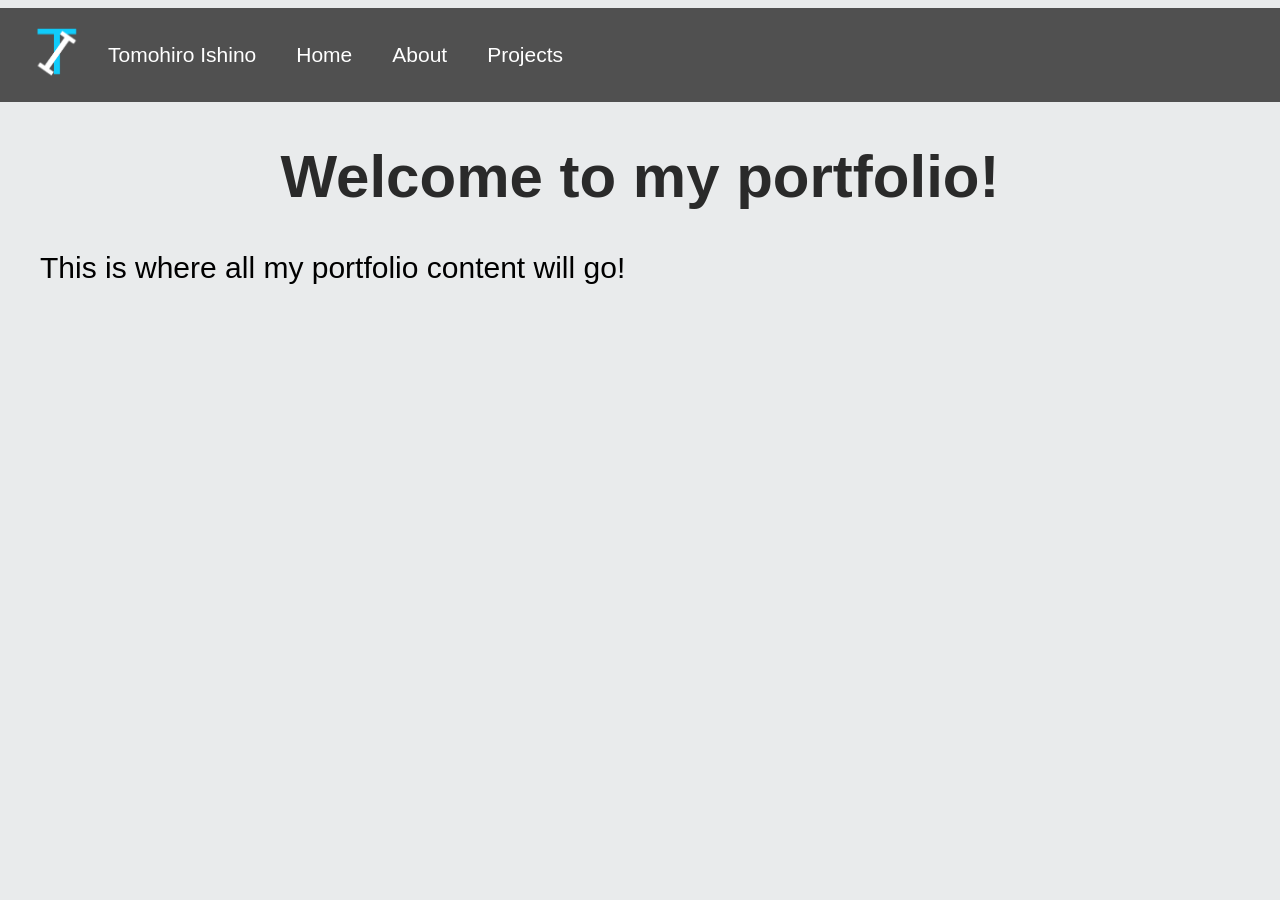
==== index.html @ cf0ebb92 "add icon" ====
<!DOCTYPE html>

<html>
    <head>
        <title>Tomohiro Ishino</title>
        <link rel="stylesheet" href="styles.css">
        <link rel="icon" href="media/images/logo_test.png">
    </head>
    <body>
        <ul>
            <li><img src="media/images/logo_test.png" alt="Logo" width="60px" height="60px"></li>
            <li><p class="nav-bar">Tomohiro Ishino</p></li>
            <li><a class="nav-bar" href="index.html">Home</a></li>
            <li><a class="nav-bar" href="about.html">About</a></li>
            <li><a class="nav-bar" href="projects.html">Projects</a></li>
        </ul>

        <div class="container">
            <h1>Welcome to my portfolio!</h1>
            <p>This is where all my portfolio content will go!</p>
        </div>

        <script src="main.js"></script>
    </body>
</html>
---- styles.css ----
ul {
    list-style-type: none;
    margin: 0;
    padding: 0 24px;
    background-color:rgb(80, 80, 80);
    display: flex;
    align-items: center;
    gap: 8px;
}

.nav-bar {
    display: block;
    color: white;
    text-align: center;
    padding: 14px 16px;
    text-decoration: none;
    font-size: 0.7em;
}

ul li a:hover {
    background-color: rgb(40, 40, 40);
}

.container {
    max-width: 1200px;
    margin: 0 auto;
    padding: 0 24px;
}

body {
    background-color:rgb(233, 235, 236);
    font-size: 30px;
    font-family: Helvetica, Arial, sans-serif;
    margin-left: auto;
    margin-right: auto;
}

h1 {
    color:rgb(42, 42, 42);
    font-size: 60px;
    text-align: center;
}
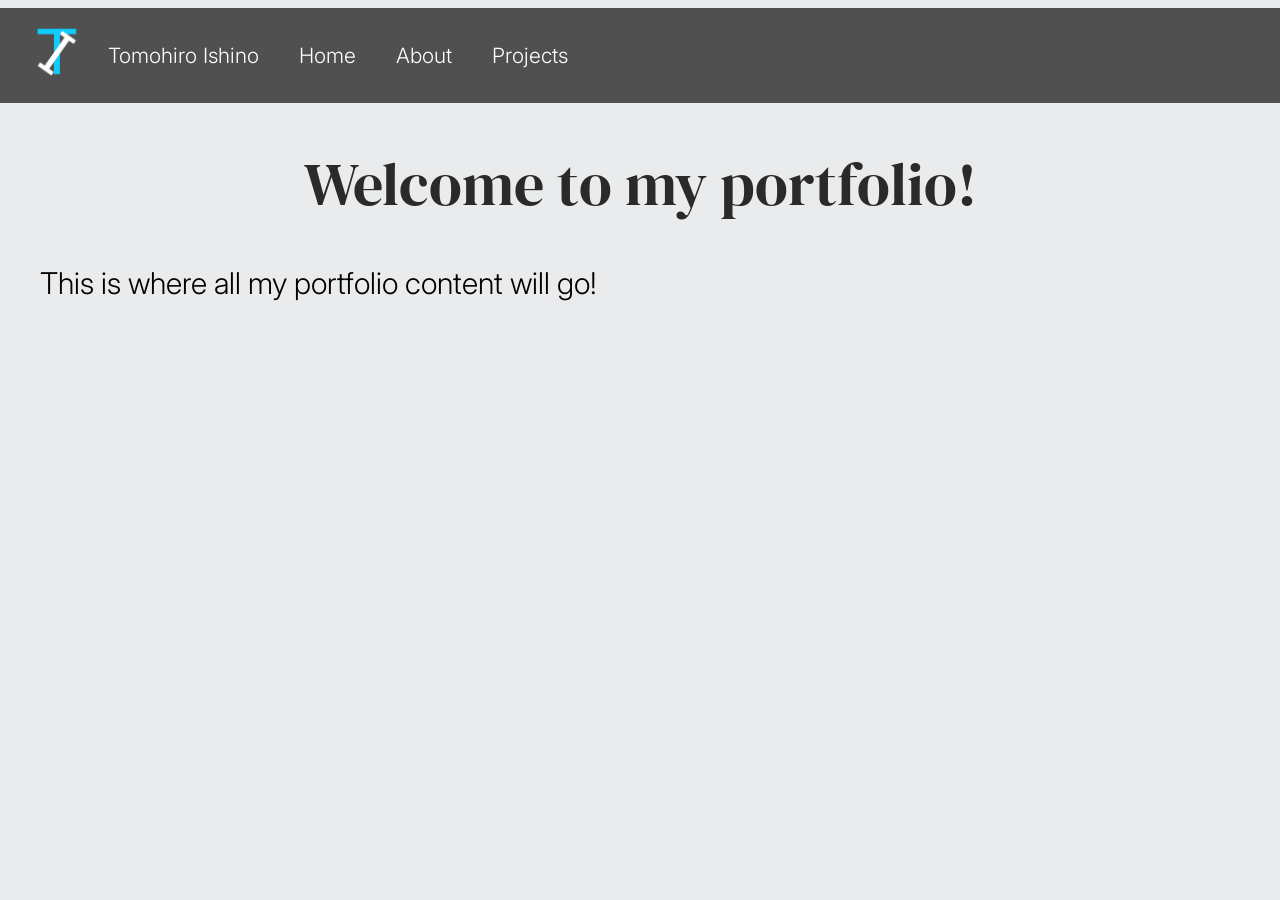
==== commit c8d97190: "orthogonal navbar" ====
--- a/index.html
+++ b/index.html
@@ -5,21 +5,23 @@
         <title>Tomohiro Ishino</title>
         <link rel="stylesheet" href="styles.css">
         <link rel="icon" href="media/images/logo_test.png">
+
+        <link rel="preconnect" href="https://fonts.googleapis.com">
+        <link rel="preconnect" href="https://fonts.gstatic.com" crossorigin>
+        <link href="https://fonts.googleapis.com/css2?family=Inter:ital,opsz,wght@0,14..32,100..900;1,14..32,100..900&display=swap" rel="stylesheet">
+        <link href="https://fonts.googleapis.com/css2?family=DM+Serif+Display:ital@0;1&display=swap" rel="stylesheet">
     </head>
     <body>
-        <ul>
-            <li><img src="media/images/logo_test.png" alt="Logo" width="60px" height="60px"></li>
-            <li><p class="nav-bar">Tomohiro Ishino</p></li>
-            <li><a class="nav-bar" href="index.html">Home</a></li>
-            <li><a class="nav-bar" href="about.html">About</a></li>
-            <li><a class="nav-bar" href="projects.html">Projects</a></li>
-        </ul>
+        <div id="navbar"></div>
+        <script src="components.js"></script>
 
-        <div class="container">
-            <h1>Welcome to my portfolio!</h1>
-            <p>This is where all my portfolio content will go!</p>
-        </div>
-
+        <main>
+            <div class="container">
+                <h1>Welcome to my portfolio!</h1>
+                <p>This is where all my portfolio content will go!</p>
+            </div>
+        </main>
+        
         <script src="main.js"></script>
     </body>
 </html>
--- a/styles.css
+++ b/styles.css
@@ -27,16 +27,22 @@
     padding: 0 24px;
 }
 
+h1, h2, h3 {
+    color:rgb(42, 42, 42);
+    text-align: center;
+    font-family: "DM Serif Display", serif;
+    font-weight: 400;
+    font-style: normal;
+}
+
 body {
     background-color:rgb(233, 235, 236);
     font-size: 30px;
-    font-family: Helvetica, Arial, sans-serif;
     margin-left: auto;
     margin-right: auto;
-}
 
-h1 {
-    color:rgb(42, 42, 42);
-    font-size: 60px;
-    text-align: center;
+    font-family: "Inter", sans-serif;
+    font-optical-sizing: auto;
+    font-weight: 300;
+    font-style: normal;
 }
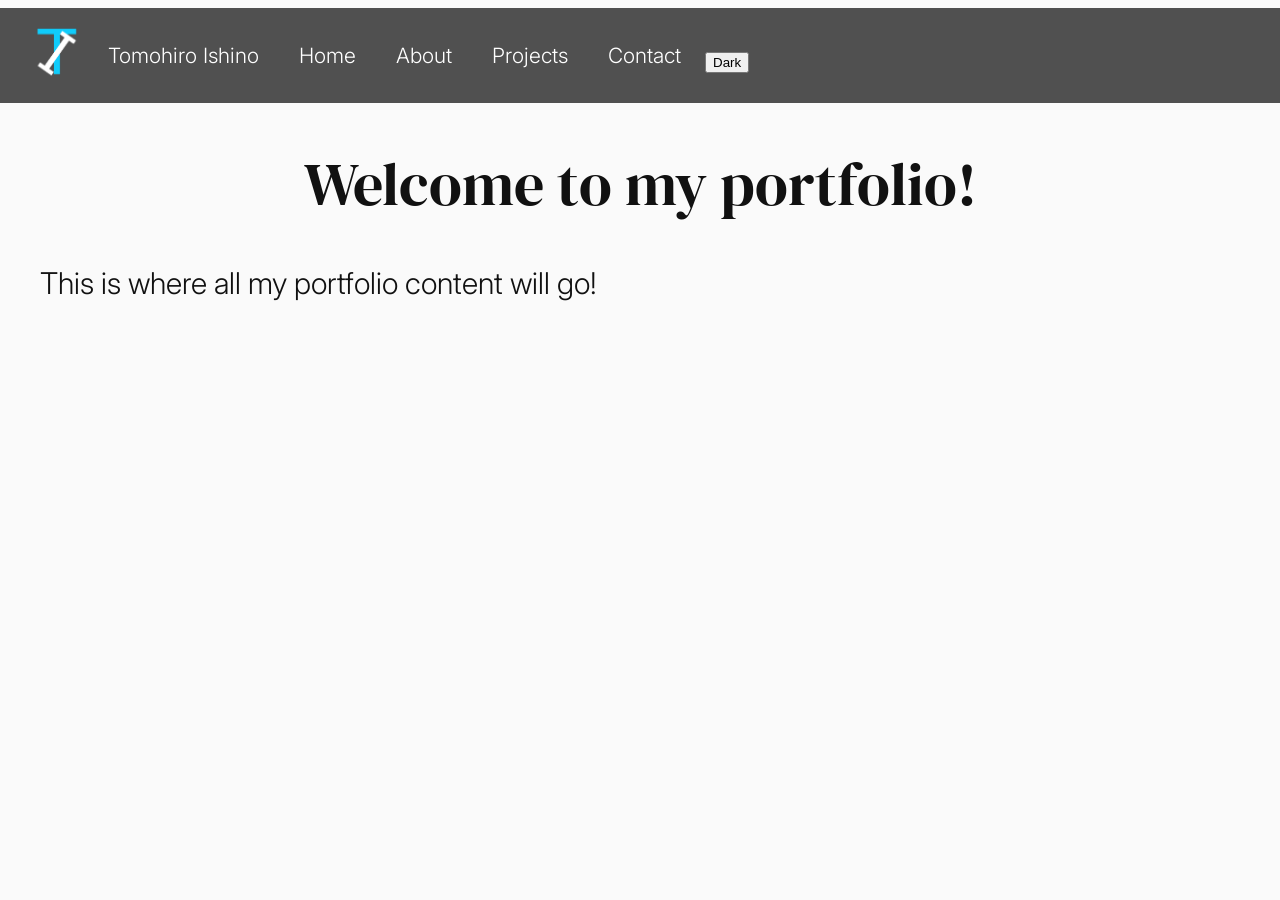
==== commit bdb930b3: "Smooth theme transitions" ====
--- a/index.html
+++ b/index.html
@@ -10,6 +10,13 @@
         <link rel="preconnect" href="https://fonts.gstatic.com" crossorigin>
         <link href="https://fonts.googleapis.com/css2?family=Inter:ital,opsz,wght@0,14..32,100..900;1,14..32,100..900&display=swap" rel="stylesheet">
         <link href="https://fonts.googleapis.com/css2?family=DM+Serif+Display:ital@0;1&display=swap" rel="stylesheet">
+
+        <script>
+            if (localStorage.getItem('theme') === 'dark') {
+            document.documentElement.classList.add('dark');
+            }
+        </script>
+
     </head>
     <body>
         <div id="navbar"></div>
--- a/styles.css
+++ b/styles.css
@@ -1,10 +1,22 @@
+:root {
+    --bg: #fafafa;
+    --text: #111111;
+    --accent: #0099cc;
+}
+
+:root.dark {
+    --bg: #111111;
+    --text: #f0f0f0;
+    --accent: #33ccee;
+}
+
 ul {
     list-style-type: none;
     margin: 0;
     padding: 0 24px;
     background-color:rgb(80, 80, 80);
     display: flex;
-    align-items: center;
+    align-items: center; 
     gap: 8px;
 }
 
@@ -28,7 +40,8 @@
 }
 
 h1, h2, h3 {
-    color:rgb(42, 42, 42);
+    color: var(--text);
+    transition: color 0.3s ease;
     text-align: center;
     font-family: "DM Serif Display", serif;
     font-weight: 400;
@@ -36,7 +49,9 @@
 }
 
 body {
-    background-color:rgb(233, 235, 236);
+    background-color: var(--bg);
+    color: var(--text);
+    transition: background 0.3s ease, color 0.3s ease;
     font-size: 30px;
     margin-left: auto;
     margin-right: auto;
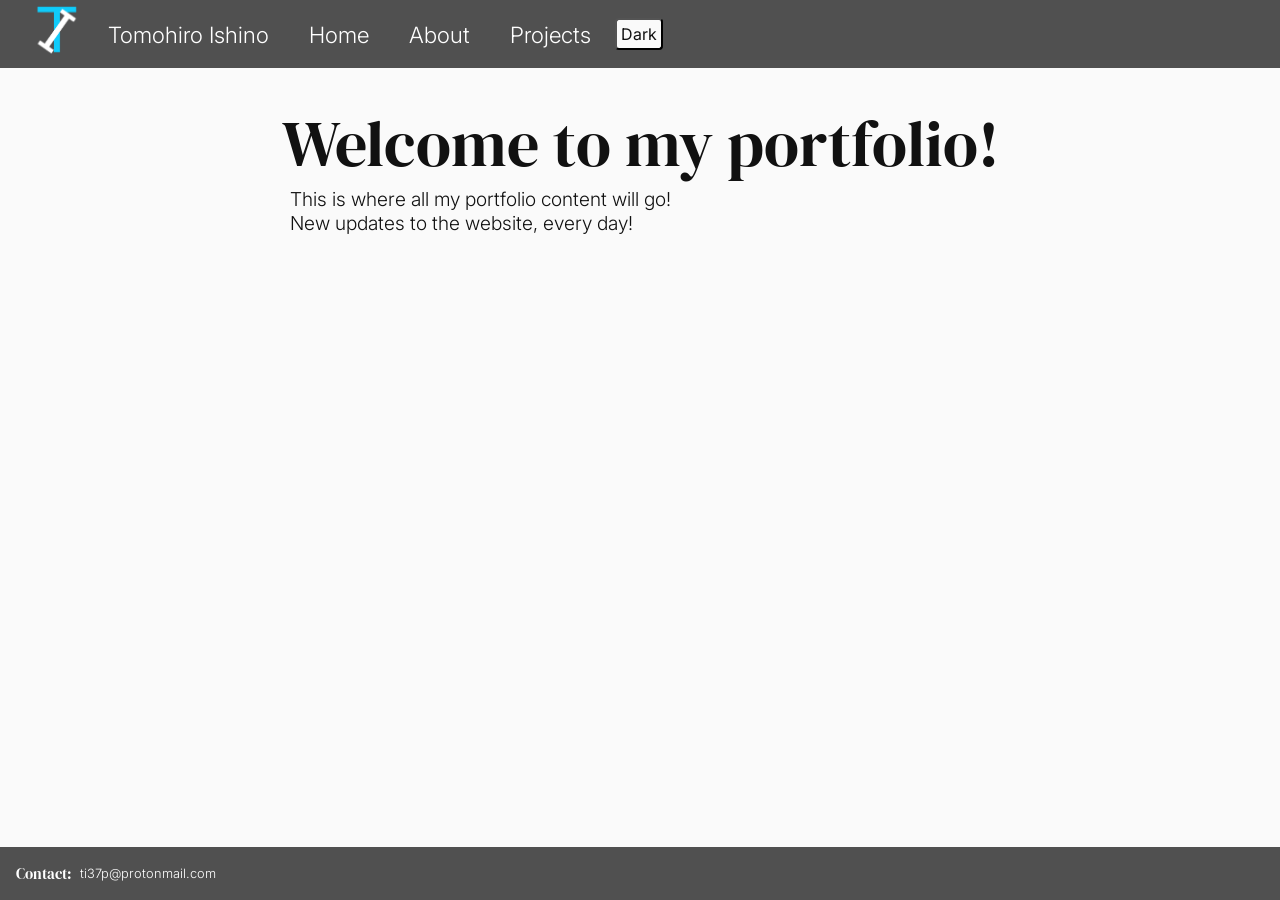
==== commit 62f9b606: "Footer and project cards" ====
--- a/index.html
+++ b/index.html
@@ -20,15 +20,18 @@
     </head>
     <body>
         <div id="navbar"></div>
-        <script src="components.js"></script>
 
         <main>
             <div class="container">
-                <h1>Welcome to my portfolio!</h1>
-                <p>This is where all my portfolio content will go!</p>
+                <h1 class="fade">Welcome to my portfolio!</h1>
+                <p class="fade">This is where all my portfolio content will go!</p>
+                <p class="fade">New updates to the website, every day!</p>
             </div>
         </main>
+
+        <div id="footer"></div>
         
+        <script src="components.js"></script>
         <script src="main.js"></script>
     </body>
 </html>
--- a/styles.css
+++ b/styles.css
@@ -1,18 +1,43 @@
+/* ------Website base colour------ */
 :root {
     --bg: #fafafa;
+    --bgdark: #e7e7e7;
     --text: #111111;
     --accent: #0099cc;
+    --shadow: rgba(0, 0, 0, 0.2);
 }
 
 :root.dark {
-    --bg: #111111;
+    --bg: #222222;
+    --bgdark: #333333;
     --text: #f0f0f0;
     --accent: #33ccee;
+    --shadow: rgba(0, 0, 0, 0.7);
 }
 
+/* ------Reset styles------ */
+* {
+    margin: 0;
+    padding: 0;
+    box-sizing: border-box;
+}
+
+/* ------Fade in text------ */
+@keyframes fadeIn {
+    from {
+        opacity: 0;
+        transform: translateY(20px);
+    }
+    to {
+        opacity: 1;
+        transform: translateY(0px);
+    }
+}
+
+/* ------Navigation bar------ */
 ul {
     list-style-type: none;
-    margin: 0;
+    margin: 0 0 32px 0;
     padding: 0 24px;
     background-color:rgb(80, 80, 80);
     display: flex;
@@ -24,21 +49,43 @@
     display: block;
     color: white;
     text-align: center;
-    padding: 14px 16px;
+    padding: 16px 16px;
     text-decoration: none;
     font-size: 0.7em;
+    border-radius: 4px;
 }
 
 ul li a:hover {
     background-color: rgb(40, 40, 40);
+    transition: background-color 0.3s ease;
 }
 
-.container {
-    max-width: 1200px;
-    margin: 0 auto;
-    padding: 0 24px;
+#theme-toggle {
+    padding: 4px;
+    border-radius: 4px;
+    background-color: var(--bg);
+    color: var(--text);
+    font-family: "Inter", sans-serif;
+    font-size: 0.5em;
 }
 
+/* ------Footer------ */
+.footer-box {
+    display: flex;
+    align-items: center;
+    gap: 8px;
+    background-color: rgb(80, 80, 80);
+    margin-top: 50px;
+    padding: 16px 16px;
+    font-size: 0.8rem;
+}
+
+.footer-text {
+    color: white;
+    text-decoration: none;
+}
+
+/* ------Text and font------ */
 h1, h2, h3 {
     color: var(--text);
     transition: color 0.3s ease;
@@ -48,11 +95,22 @@
     font-style: normal;
 }
 
+p {
+    font-size: 1.2rem;
+    max-width: 700px;
+    margin: 0 auto;
+}
+
+p + p {
+    margin-bottom: 20px;
+}
+
+/* ------Main styles------ */
 body {
     background-color: var(--bg);
     color: var(--text);
     transition: background 0.3s ease, color 0.3s ease;
-    font-size: 30px;
+    font-size: 32px;
     margin-left: auto;
     margin-right: auto;
 
@@ -60,4 +118,65 @@
     font-optical-sizing: auto;
     font-weight: 300;
     font-style: normal;
+
+    display: flex;
+    flex-direction: column;
+    min-height: 100vh;
+}
+
+main {
+    flex: 1;
+}
+
+.container {
+    max-width: 1200px;
+    margin: 0 auto;
+    padding: 0 24px;
+}
+
+.about-quote {
+    font-size: 2rem;
+    font-family: "DM Serif Display", serif;
+    line-height: 1.4;
+    margin-bottom: 2rem;
+}
+
+.fade {
+    animation: fadeIn 0.8s ease forwards;
+}
+
+/* ------Projects------ */
+.project-space {
+    display: grid;
+    grid-template-columns: 1fr 1fr;
+    gap: 24px;
+    max-width: 700px;
+    margin: 0 auto;
+    padding: 2rem;
+}
+
+.project-card {
+    display: flex;
+    flex-direction: column;
+    background-color: var(--bgdark);
+    border-radius: 8px;
+    text-decoration: none;
+    color: var(--text);
+    transition: transform 0.2s ease, box-shadow 0.2s ease;
+}
+
+.project-card:hover {
+    transform: translateY(-4px);
+    box-shadow: 0 8px 24px var(--shadow);
+}
+
+.card-image {
+    width: 100%;
+    height: 200px;
+    object-fit: cover;
+    border-radius: 8px 8px 0 0;
+}
+
+.card-content {
+    padding: 16px;
 }
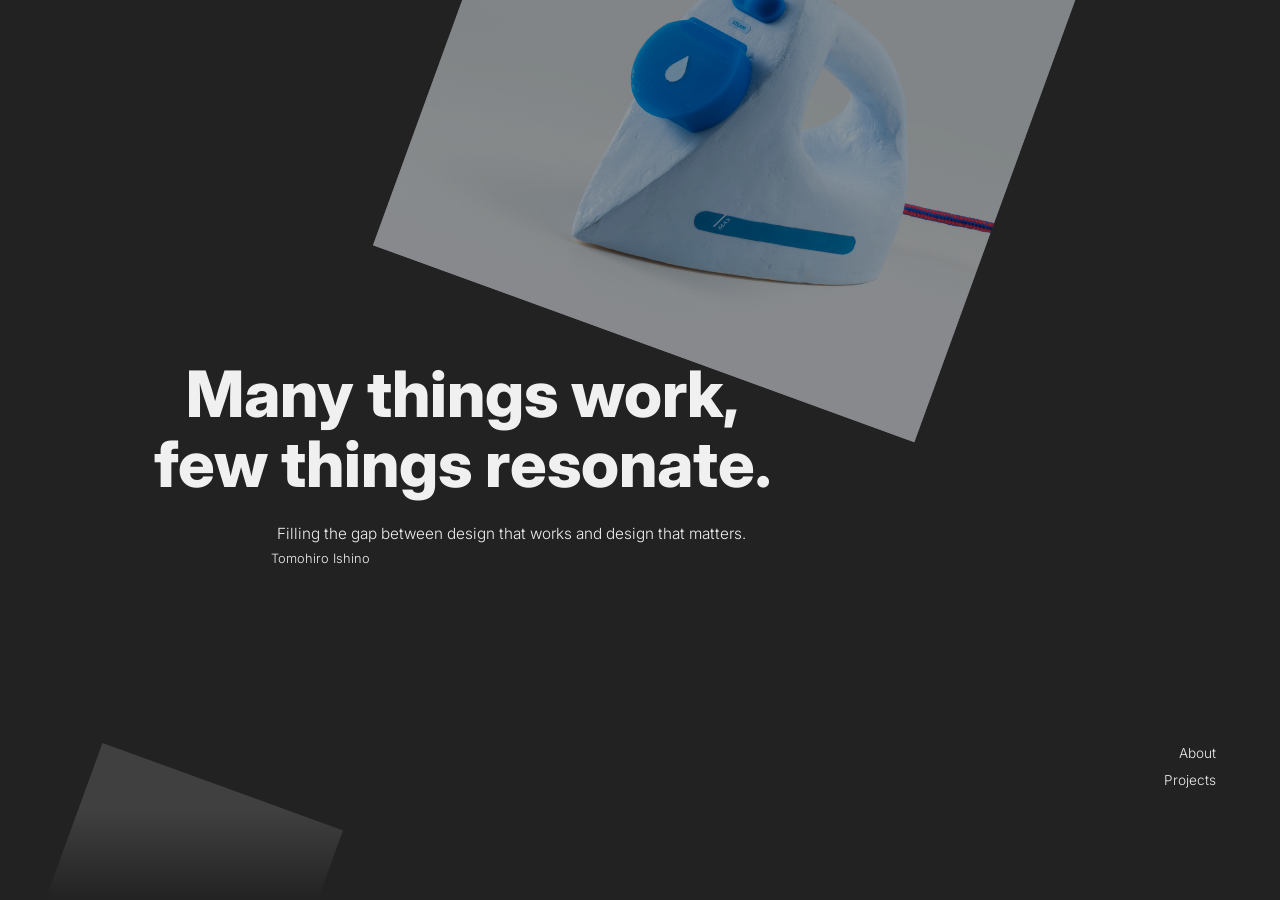
==== commit 339857c4: "hero layout change" ====
--- a/index.html
+++ b/index.html
@@ -13,23 +13,27 @@
 
         <script>
             if (localStorage.getItem('theme') === 'dark') {
-            document.documentElement.classList.add('dark');
+                document.documentElement.classList.add('dark');
             }
         </script>
 
     </head>
     <body>
-        <div id="navbar"></div>
-
         <main>
-            <div class="container">
-                <h1 class="fade">Welcome to my portfolio!</h1>
-                <p class="fade">This is where all my portfolio content will go!</p>
-                <p class="fade">New updates to the website, every day!</p>
-            </div>
+            <section class="hero">
+                <div class="image-block-top"><img src="media/images/hero.jpg" alt="Steam iron image"></div>
+                <div class="image-block-bottom"></div>
+                <div class="hero-text">
+                    <h1 class="hero-headline">Many things work,<br>few things resonate.</h1>
+                    <p class="hero-subtext">Filling the gap between design that works and design that matters.</p>
+                    <p class="hero-name">Tomohiro Ishino</p>
+                </div>
+                <div class="navigation">
+                    <a class="nav-element" href="about.html">About</a>
+                    <a class="nav-element" href="projects/index.html">Projects</a>
+                </div>
+            </section>
         </main>
-
-        <div id="footer"></div>
         
         <script src="components.js"></script>
         <script src="main.js"></script>
--- a/styles.css
+++ b/styles.css
@@ -1,13 +1,6 @@
+/* ######################################################## */
 /* ------Website base colour------ */
 :root {
-    --bg: #fafafa;
-    --bgdark: #e7e7e7;
-    --text: #111111;
-    --accent: #0099cc;
-    --shadow: rgba(0, 0, 0, 0.2);
-}
-
-:root.dark {
     --bg: #222222;
     --bgdark: #333333;
     --text: #f0f0f0;
@@ -34,57 +27,6 @@
     }
 }
 
-/* ------Navigation bar------ */
-ul {
-    list-style-type: none;
-    margin: 0 0 32px 0;
-    padding: 0 24px;
-    background-color:rgb(80, 80, 80);
-    display: flex;
-    align-items: center; 
-    gap: 8px;
-}
-
-.nav-bar {
-    display: block;
-    color: white;
-    text-align: center;
-    padding: 16px 16px;
-    text-decoration: none;
-    font-size: 0.7em;
-    border-radius: 4px;
-}
-
-ul li a:hover {
-    background-color: rgb(40, 40, 40);
-    transition: background-color 0.3s ease;
-}
-
-#theme-toggle {
-    padding: 4px;
-    border-radius: 4px;
-    background-color: var(--bg);
-    color: var(--text);
-    font-family: "Inter", sans-serif;
-    font-size: 0.5em;
-}
-
-/* ------Footer------ */
-.footer-box {
-    display: flex;
-    align-items: center;
-    gap: 8px;
-    background-color: rgb(80, 80, 80);
-    margin-top: 50px;
-    padding: 16px 16px;
-    font-size: 0.8rem;
-}
-
-.footer-text {
-    color: white;
-    text-decoration: none;
-}
-
 /* ------Text and font------ */
 h1, h2, h3 {
     color: var(--text);
@@ -97,7 +39,7 @@
 
 p {
     font-size: 1.2rem;
-    max-width: 700px;
+    max-width: 80%;
     margin: 0 auto;
 }
 
@@ -105,6 +47,7 @@
     margin-bottom: 20px;
 }
 
+/* ######################################################## */
 /* ------Main styles------ */
 body {
     background-color: var(--bg);
@@ -128,6 +71,125 @@
     flex: 1;
 }
 
+/* ------Hero------ */
+.hero {
+    position: relative;
+    width: 100%;
+    height: 100vh;
+    overflow: hidden;
+    background-color: var(--bg);
+}
+
+.hero::after {
+    content: '';
+    position: absolute;
+    bottom: 0;
+    left: 0;
+    width: 100%;
+    height: 10%;
+    background: linear-gradient(
+        to bottom,
+        transparent,
+        var(--bg)
+    );
+}
+
+.image-block-top {
+    position: absolute;
+    top: -20%;
+    right: 20%;
+    width: 45%;
+    height: 60%;
+    background-color: #3a3a3a;
+    transform: rotate(20deg);
+    transform-origin: center;
+}
+
+.image-block-top img {
+    width: 100%;
+    height: 100%;
+    object-fit: cover;
+}
+
+.image-block-top::after {
+  content: '';
+  position: absolute;
+  inset: 0;
+  background: rgba(0, 0, 0, .4);
+}
+
+.image-block-bottom {
+    position: absolute;
+    bottom: -15%;
+    left: 4%;
+    width: 20%;
+    aspect-ratio: 1;
+    background-color: #404040;
+    transform: rotate(20deg);
+    transform-origin: center;
+}
+
+.hero-text {
+    position: absolute;
+    left: 12%;
+    top: 50%;
+    transform: translateY(-40%);
+    max-width: 55%;
+}
+
+.hero-headline {
+    font-family: 'Inter', sans-serif;
+    font-weight: 800;
+    font-size: clamp(2.5rem, 5vw, 4.5rem);
+    color: var(--text);
+    line-height: 1.1;
+    margin: 0 0 1.5rem 0;
+}
+
+.hero-subtext {
+    font-size: clamp(0.85rem, 1.2vw, 1rem);
+    font-weight: 300;
+    color: var(--text);
+    margin: 0 0 0.5rem 20%;
+}
+
+.hero-name {
+    font-size: clamp(0.75rem, 1vw, 0.875rem);
+    font-weight: 300;
+    color: var(--text);
+    margin-left: 19%;
+}
+
+.navigation {
+    position: absolute;
+    right: 5%;
+    bottom: 10%;
+    transform: translateY(-40%);
+    max-width: 55%;
+    text-align: right;
+    display: flex;
+    flex-direction: column;
+    align-items: flex-end;
+    gap: 0.5rem;
+}
+
+.nav-element {
+    display: block;
+    font-size: 0.85rem;
+    font-weight: 300;
+    color: var(--text);
+    margin: 0 0 0.2rem 0;
+    text-decoration: none;
+    transition: transform 0.2s ease, color 0.2s ease;
+}
+
+.nav-element:hover {
+    transform: translateY(-2px);
+    color: var(--accent);
+}
+
+/* ----------------------- */
+
 .container {
     max-width: 1200px;
     margin: 0 auto;
@@ -135,9 +197,9 @@
 }
 
 .about-quote {
-    font-size: 2rem;
+    font-size: 2.5rem;
     font-family: "DM Serif Display", serif;
-    line-height: 1.4;
+    line-height: 1.5;
     margin-bottom: 2rem;
 }
 
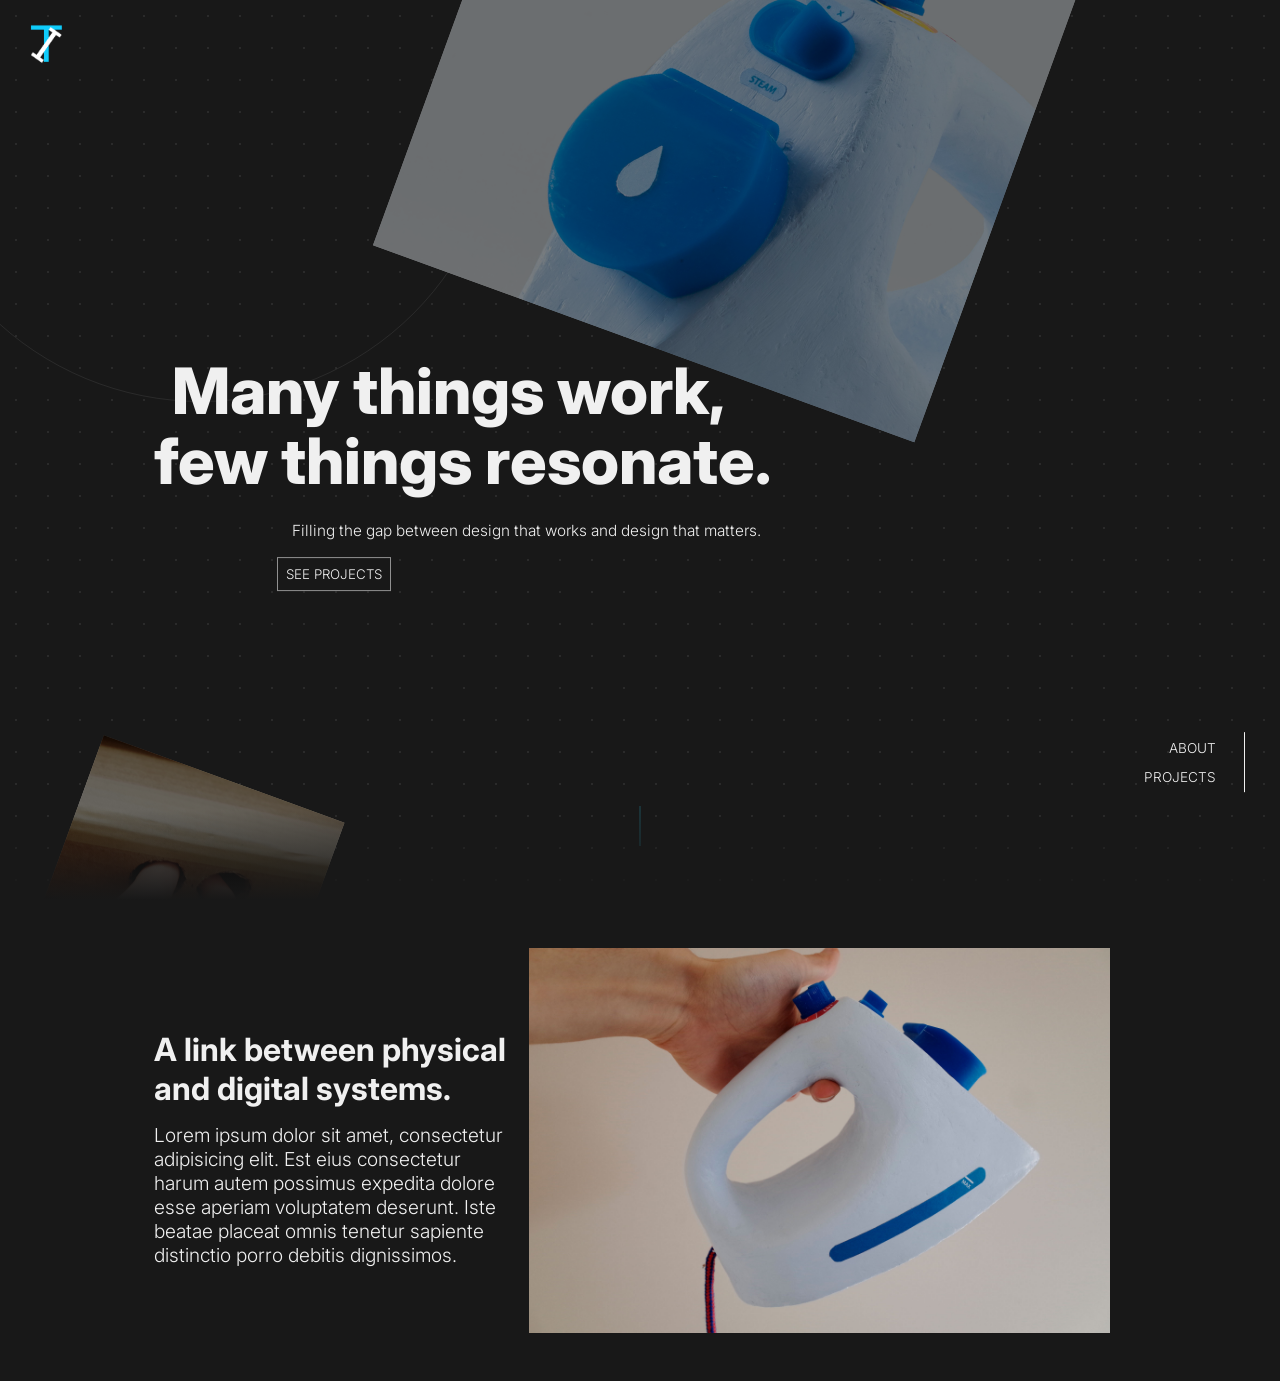
==== commit bf3c29df: "CSS organisation, projects update" ====
--- a/index.html
+++ b/index.html
@@ -3,7 +3,8 @@
 <html>
     <head>
         <title>Tomohiro Ishino</title>
-        <link rel="stylesheet" href="styles.css">
+        <link rel="stylesheet" href="/css/main.css">
+        <link rel="stylesheet" href="/css/pages/home.css">
         <link rel="icon" href="media/images/logo_test.png">
 
         <link rel="preconnect" href="https://fonts.googleapis.com">
@@ -21,17 +22,31 @@
     <body>
         <main>
             <section class="hero">
-                <div class="image-block-top"><img src="media/images/hero.jpg" alt="Steam iron image"></div>
-                <div class="image-block-bottom"></div>
+                <img src="media/images/logo_test.png" alt="Logo" class="hero-logo">
+                <div class="image-block-top"><img src="media/images/hero_compressed.jpg" alt="Steam iron image"></div>
+                <div class="image-block-bottom"><img src="media/images/heat_proof_stand_compressed.jpg" alt="Another iron"></div>
                 <div class="hero-text">
                     <h1 class="hero-headline">Many things work,<br>few things resonate.</h1>
                     <p class="hero-subtext">Filling the gap between design that works and design that matters.</p>
-                    <p class="hero-name">Tomohiro Ishino</p>
+                    <a href="projects/index.html"><button class="hero-cta">SEE PROJECTS</button></a>
                 </div>
                 <div class="navigation">
-                    <a class="nav-element" href="about.html">About</a>
-                    <a class="nav-element" href="projects/index.html">Projects</a>
+                    <a class="nav-element" href="about.html">ABOUT</a>
+                    <a class="nav-element" href="projects/index.html">PROJECTS</a>
+                    <span></span>
                 </div>
+                <div class="scroll-hint">
+                    <span></span> 
+                </div>
+            </section>
+            
+            <section class="sub-hero">
+                <div class="sub-hero-box">
+                    <h1 class="content-section-header">A link between physical and digital systems.</h1>
+                    <p>Lorem ipsum dolor sit amet, consectetur adipisicing elit. Est eius consectetur harum autem possimus expedita dolore esse aperiam voluptatem deserunt. Iste beatae placeat omnis tenetur sapiente distinctio porro debitis dignissimos.</p>
+                </div>
+                <div class="sub-hero-img"><img src="media/images/iron_compressed.jpg" alt="some iron" width="50%" height="100%"></div>
+                <br><br>
             </section>
         </main>
         
--- a/css/main.css
+++ b/css/main.css
@@ -0,0 +1,88 @@
+/* ######################################################## */
+/*                       IMPORTS                            */
+/* ######################################################## */
+
+@import url('reset.css');
+@import url('variables.css');
+@import url('base.css');
+@import url('sections.css');
+
+/* ######################################################## */
+/*                       INITIAL                            */
+/* ######################################################## */
+
+/* @view-transition {
+  navigation: auto;
+} */
+
+@keyframes fadeIn {
+    from {
+        opacity: 0;
+        transform: translateY(20px);
+    }
+    to {
+        opacity: 1;
+        transform: translateY(0px);
+    }
+}
+
+/* ######################################################## */
+/*                         MAIN                             */
+/* ######################################################## */
+
+body {
+    background-color: var(--bg);
+    color: var(--text);
+    transition: background 0.3s ease, color 0.3s ease;
+    font-size: 32px;
+    margin-left: auto;
+    margin-right: auto;
+
+    font-family: "Inter", sans-serif;
+    font-optical-sizing: auto;
+    font-weight: 300;
+    font-style: normal;
+
+    display: flex;
+    flex-direction: column;
+    min-height: 100vh;
+}
+
+main {
+    flex: 1;
+}
+
+.container {
+    max-width: 1200px;
+    margin: 0 auto;
+    padding: 0 24px;
+}
+
+.fade {
+    animation: fadeIn 0.8s ease forwards;
+}
+
+/* ---------Sub Hero--------- */
+.sub-hero {
+    display: flex;
+    margin: 15px auto;
+    align-items: center;
+    gap: 16px;
+    padding: 3rem 12%;
+    max-width: 1400px;
+    margin: 0 auto;
+}
+
+.sub-hero-box {
+    flex: 1;
+}
+
+.sub-hero-img {
+    flex: 1.618;
+}
+
+.sub-hero-img img {
+    width: 100%;
+    height: auto;
+    display: block;
+}
--- a/css/pages/home.css
+++ b/css/pages/home.css
@@ -0,0 +1,219 @@
+/* ------Home page hero------ */
+
+/* ################################################## */
+.hero {
+    position: relative;
+    width: 100%;
+    height: 100vh;
+    overflow: hidden;
+    background-color: var(--bg);
+
+    background-image: radial-gradient(
+        circle,
+        rgba(255,255,255,0.08) 1px,
+        transparent 1px
+    );
+    background-size: 32px 32px;
+}
+
+.hero::before {
+  content: '';
+  position: absolute;
+  width: 600px;
+  height: 600px;
+  border-radius: 50%;
+  border: 1px solid rgba(255,255,255,0.08);
+  top: -200px;
+  left: -100px;
+  pointer-events: none;
+}
+
+.hero::after {
+    content: '';
+    position: absolute;
+    bottom: 0;
+    left: 0;
+    width: 100%;
+    height: 10%;
+    background: linear-gradient(
+        to bottom,
+        transparent,
+        var(--bg)
+    );
+}
+
+.hero-logo {
+    position: absolute;
+    top: 20px;
+    left: 20px;
+    width: 48px;
+    height: 48px;
+}
+
+.hero-logo::after {
+  content: '';
+  position: absolute;
+  inset: 0;
+  background: rgba(0, 0, 0, .8);
+}
+
+.image-block-top {
+    position: absolute;
+    top: -20%;
+    right: 20%;
+    width: 45%;
+    height: 60%;
+    background-color: #3a3a3a;
+    transform: rotate(20deg);
+    transform-origin: center;
+}
+
+.image-block-top img {
+    width: 100%;
+    height: 100%;
+    object-fit: cover;
+}
+
+.image-block-top::after {
+  content: '';
+  position: absolute;
+  inset: 0;
+  background: rgba(0, 0, 0, .5);
+}
+
+.image-block-bottom {
+    position: absolute;
+    bottom: -15%;
+    left: 4%;
+    width: 20%;
+    aspect-ratio: 1;
+    background-color: #404040;
+    transform: rotate(20deg);
+    transform-origin: center;
+}
+
+.image-block-bottom img {
+    width: 100%;
+    height: 100%;
+    object-fit: cover;
+}
+
+.image-block-bottom::after {
+  content: '';
+  position: absolute;
+  inset: 0;
+  background: rgba(0, 0, 0, .5);
+}
+
+/* ################################################## */
+
+.hero-text {
+    position: absolute;
+    left: 12%;
+    top: 50%;
+    transform: translateY(-40%);
+    max-width: 55%;
+    text-indent: 3%;
+}
+
+.hero-headline {
+    font-family: 'Inter', sans-serif;
+    font-weight: 800;
+    font-size: clamp(2.5rem, 5vw, 4.5rem);
+    color: var(--text);
+    line-height: 1.1;
+    margin: 0 0 1.5rem 0;
+}
+
+.hero-subtext {
+    font-size: clamp(0.85rem, 1.2vw, 1rem);
+    font-weight: 300;
+    color: var(--text);
+    margin: 0 0 0.5rem 20%;
+}
+
+.hero-cta {
+    padding: 0.5rem;
+    border-radius: 0;
+    border: 1px solid var(--light-text);
+    color: var(--text);
+    font-family: 'Inter', sans-serif;
+    font-weight: 300;
+    background-color: var(--bg);
+    transition: transform 0.15s ease, color 0.15s ease;
+    margin: 0 0 0 20%;
+}
+
+.hero-cta:hover {
+    color: var(--accent);
+    transform: translateY(-2px);
+}
+
+/* ################################################## */
+
+.navigation {
+    position: absolute;
+    right: 5%;
+    bottom: 10%;
+    transform: translateY(-40%);
+    max-width: 55%;
+    text-align: right;
+    display: flex;
+    flex-direction: column;
+    align-items: flex-end;
+    gap: 0.5rem;
+}
+
+.nav-element {
+    display: block;
+    font-size: 0.85rem;
+    font-weight: 300;
+    color: var(--text);
+    margin: 0 0 0.3rem 0;
+    text-decoration: none;
+    transition: transform 0.2s ease, color 0.2s ease;
+}
+
+.nav-element:hover {
+    transform: translateY(-2px);
+    color: var(--accent);
+}
+
+.navigation span {
+  display: block;
+  position: absolute;
+  right: -40%;
+  bottom: -5%;
+  width: 1px;
+  height: 60px;
+  background: var(--text);
+}
+
+/* ################################################## */
+
+.scroll-hint {
+    position: absolute;
+    bottom: 6%;
+    left: 50%;
+    transform: translateX(-50%);
+    display: flex;
+    flex-direction: column;
+    align-items:center;
+    gap: 6px;
+    opacity: 0.3;
+}
+
+.scroll-hint span {
+  display: block;
+  width: 1px;
+  height: 40px;
+  background: var(--accent);
+  animation: scrollLine 2s ease-in-out infinite;
+}
+
+@keyframes scrollLine {
+  0% { transform: scaleY(0); transform-origin: top; }
+  50% { transform: scaleY(1); transform-origin: top; }
+  51% { transform: scaleY(1); transform-origin: bottom; }
+  100% { transform: scaleY(0); transform-origin: bottom; }
+}
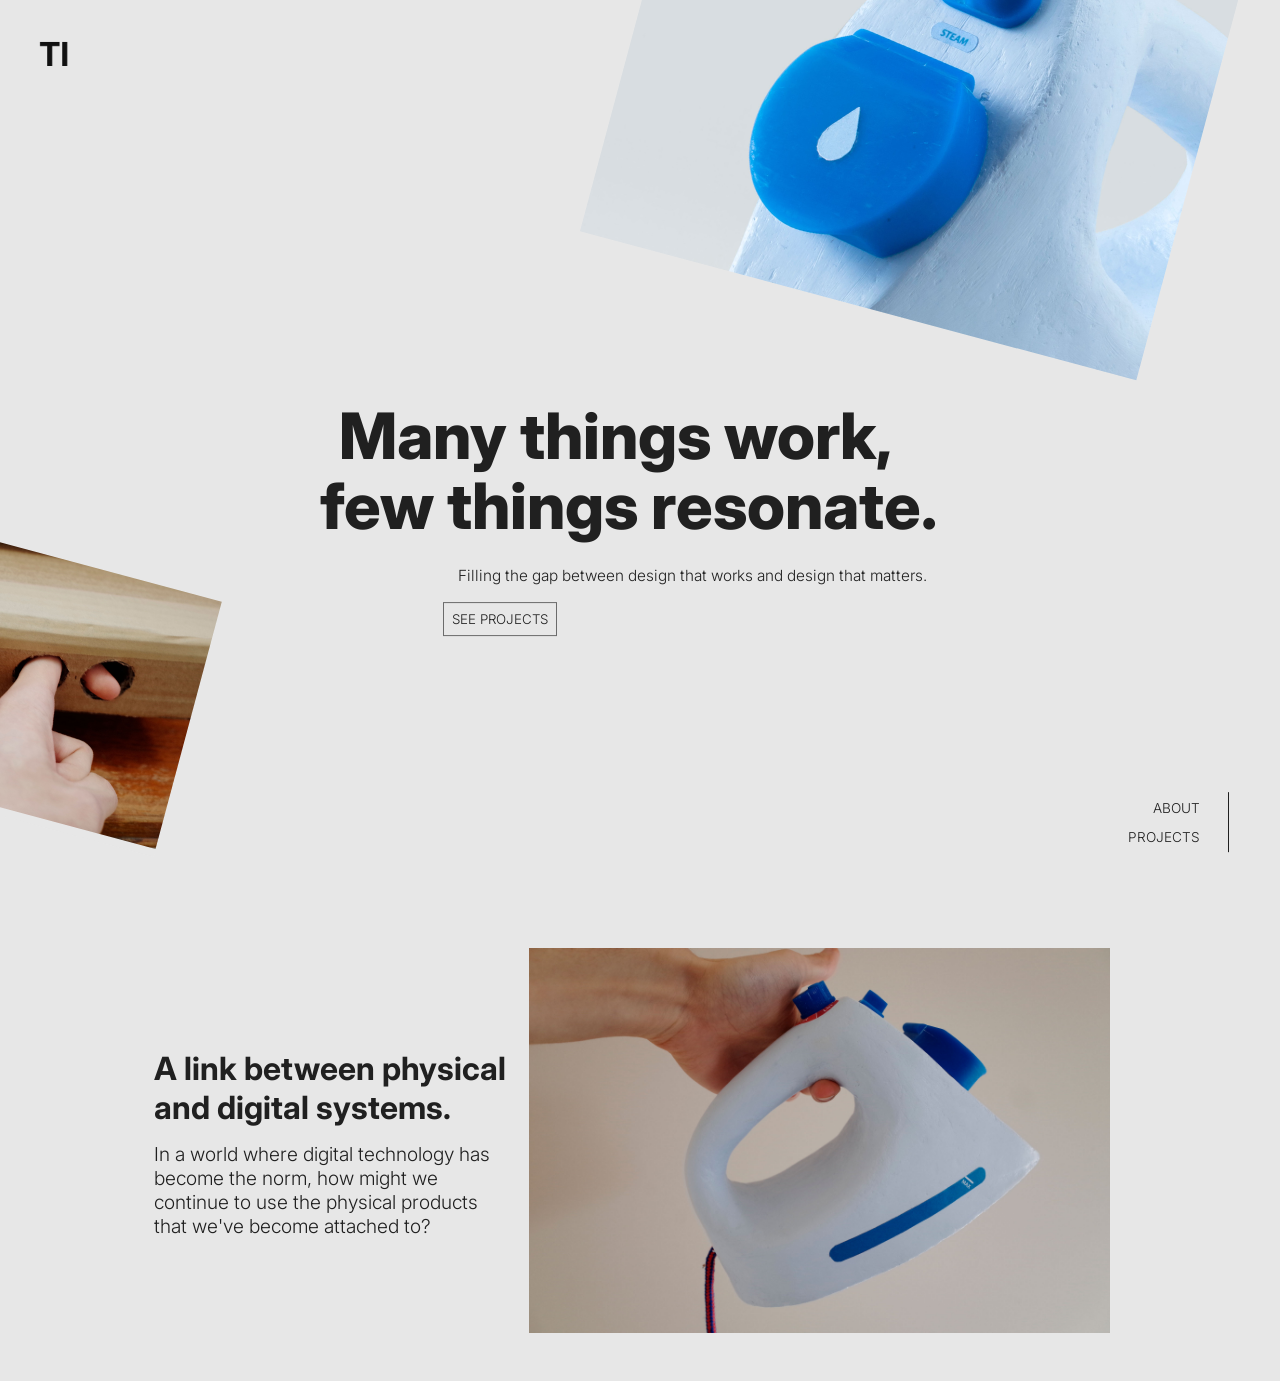
==== commit eb276a93: "Light theme and iron page" ====
--- a/index.html
+++ b/index.html
@@ -5,26 +5,19 @@
         <title>Tomohiro Ishino</title>
         <link rel="stylesheet" href="/css/main.css">
         <link rel="stylesheet" href="/css/pages/home.css">
-        <link rel="icon" href="media/images/logo_test.png">
+        <link rel="icon" href="media/logo/TI-logo-black.png">
 
         <link rel="preconnect" href="https://fonts.googleapis.com">
         <link rel="preconnect" href="https://fonts.gstatic.com" crossorigin>
         <link href="https://fonts.googleapis.com/css2?family=Inter:ital,opsz,wght@0,14..32,100..900;1,14..32,100..900&display=swap" rel="stylesheet">
         <link href="https://fonts.googleapis.com/css2?family=DM+Serif+Display:ital@0;1&display=swap" rel="stylesheet">
-
-        <script>
-            if (localStorage.getItem('theme') === 'dark') {
-                document.documentElement.classList.add('dark');
-            }
-        </script>
-
     </head>
     <body>
         <main>
             <section class="hero">
-                <img src="media/images/logo_test.png" alt="Logo" class="hero-logo">
-                <div class="image-block-top"><img src="media/images/hero_compressed.jpg" alt="Steam iron image"></div>
-                <div class="image-block-bottom"><img src="media/images/heat_proof_stand_compressed.jpg" alt="Another iron"></div>
+                <img src="media/logo/TI-logo-black.png" alt="Logo" class="hero-logo">
+                <div class="image-block-top"><img src="media/images/iron/hero_compressed.jpg" alt="Steam iron image"></div>
+                <div class="image-block-bottom"><img src="media/images/iron/heat_proof_stand_compressed.jpg" alt="Another iron"></div>
                 <div class="hero-text">
                     <h1 class="hero-headline">Many things work,<br>few things resonate.</h1>
                     <p class="hero-subtext">Filling the gap between design that works and design that matters.</p>
@@ -43,14 +36,13 @@
             <section class="sub-hero">
                 <div class="sub-hero-box">
                     <h1 class="content-section-header">A link between physical and digital systems.</h1>
-                    <p>Lorem ipsum dolor sit amet, consectetur adipisicing elit. Est eius consectetur harum autem possimus expedita dolore esse aperiam voluptatem deserunt. Iste beatae placeat omnis tenetur sapiente distinctio porro debitis dignissimos.</p>
+                    <p>In a world where digital technology has become the norm, how might we continue to use the physical products that we've become attached to?</p>
                 </div>
-                <div class="sub-hero-img"><img src="media/images/iron_compressed.jpg" alt="some iron" width="50%" height="100%"></div>
+                <div class="sub-hero-img"><img src="media/images/iron/iron_compressed.jpg" alt="some iron" width="50%" height="100%"></div>
                 <br><br>
             </section>
         </main>
         
-        <script src="components.js"></script>
         <script src="main.js"></script>
     </body>
 </html>
--- a/css/main.css
+++ b/css/main.css
@@ -2,10 +2,10 @@
 /*                       IMPORTS                            */
 /* ######################################################## */
 
-@import url('reset.css');
-@import url('variables.css');
-@import url('base.css');
-@import url('sections.css');
+@import url('/css/reset.css');
+@import url('/css/variables.css');
+@import url('/css/base.css');
+@import url('/css/sections.css');
 
 /* ######################################################## */
 /*                       INITIAL                            */
--- a/css/pages/home.css
+++ b/css/pages/home.css
@@ -7,64 +7,24 @@
     height: 100vh;
     overflow: hidden;
     background-color: var(--bg);
-
-    background-image: radial-gradient(
-        circle,
-        rgba(255,255,255,0.08) 1px,
-        transparent 1px
-    );
-    background-size: 32px 32px;
-}
-
-.hero::before {
-  content: '';
-  position: absolute;
-  width: 600px;
-  height: 600px;
-  border-radius: 50%;
-  border: 1px solid rgba(255,255,255,0.08);
-  top: -200px;
-  left: -100px;
-  pointer-events: none;
-}
-
-.hero::after {
-    content: '';
-    position: absolute;
-    bottom: 0;
-    left: 0;
-    width: 100%;
-    height: 10%;
-    background: linear-gradient(
-        to bottom,
-        transparent,
-        var(--bg)
-    );
 }
 
 .hero-logo {
     position: absolute;
-    top: 20px;
-    left: 20px;
+    top: 30px;
+    left: 30px;
     width: 48px;
     height: 48px;
 }
 
-.hero-logo::after {
-  content: '';
-  position: absolute;
-  inset: 0;
-  background: rgba(0, 0, 0, .8);
-}
-
 .image-block-top {
     position: absolute;
-    top: -20%;
-    right: 20%;
-    width: 45%;
-    height: 60%;
-    background-color: #3a3a3a;
-    transform: rotate(20deg);
+    top: -25vh;
+    right: 5vw;
+    width: 45vw;
+    height: 60vh;
+    background-color: var(--bg);
+    transform: rotate(15deg);
     transform-origin: center;
 }
 
@@ -74,21 +34,14 @@
     object-fit: cover;
 }
 
-.image-block-top::after {
-  content: '';
-  position: absolute;
-  inset: 0;
-  background: rgba(0, 0, 0, .5);
-}
-
 .image-block-bottom {
     position: absolute;
-    bottom: -15%;
-    left: 4%;
-    width: 20%;
+    bottom: 8vh;
+    left: -5vw;
+    width: 20vw;
     aspect-ratio: 1;
-    background-color: #404040;
-    transform: rotate(20deg);
+    background-color: var(--bg);
+    transform: rotate(15deg);
     transform-origin: center;
 }
 
@@ -98,19 +51,12 @@
     object-fit: cover;
 }
 
-.image-block-bottom::after {
-  content: '';
-  position: absolute;
-  inset: 0;
-  background: rgba(0, 0, 0, .5);
-}
-
 /* ################################################## */
 
 .hero-text {
     position: absolute;
-    left: 12%;
-    top: 50%;
+    left: 25vw;
+    top: 55vh;
     transform: translateY(-40%);
     max-width: 55%;
     text-indent: 3%;
@@ -140,12 +86,11 @@
     font-family: 'Inter', sans-serif;
     font-weight: 300;
     background-color: var(--bg);
-    transition: transform 0.15s ease, color 0.15s ease;
+    transition: transform 0.15s ease;
     margin: 0 0 0 20%;
 }
 
 .hero-cta:hover {
-    color: var(--accent);
     transform: translateY(-2px);
 }
 
@@ -153,8 +98,8 @@
 
 .navigation {
     position: absolute;
-    right: 5%;
-    bottom: 10%;
+    right: 80px;
+    bottom: 30px;
     transform: translateY(-40%);
     max-width: 55%;
     text-align: right;
@@ -171,12 +116,11 @@
     color: var(--text);
     margin: 0 0 0.3rem 0;
     text-decoration: none;
-    transition: transform 0.2s ease, color 0.2s ease;
+    transition: transform 0.2s ease;
 }
 
 .nav-element:hover {
     transform: translateY(-2px);
-    color: var(--accent);
 }
 
 .navigation span {
@@ -189,31 +133,4 @@
   background: var(--text);
 }
 
-/* ################################################## */
-
-.scroll-hint {
-    position: absolute;
-    bottom: 6%;
-    left: 50%;
-    transform: translateX(-50%);
-    display: flex;
-    flex-direction: column;
-    align-items:center;
-    gap: 6px;
-    opacity: 0.3;
-}
-
-.scroll-hint span {
-  display: block;
-  width: 1px;
-  height: 40px;
-  background: var(--accent);
-  animation: scrollLine 2s ease-in-out infinite;
-}
-
-@keyframes scrollLine {
-  0% { transform: scaleY(0); transform-origin: top; }
-  50% { transform: scaleY(1); transform-origin: top; }
-  51% { transform: scaleY(1); transform-origin: bottom; }
-  100% { transform: scaleY(0); transform-origin: bottom; }
-}+/* ################################################## */
